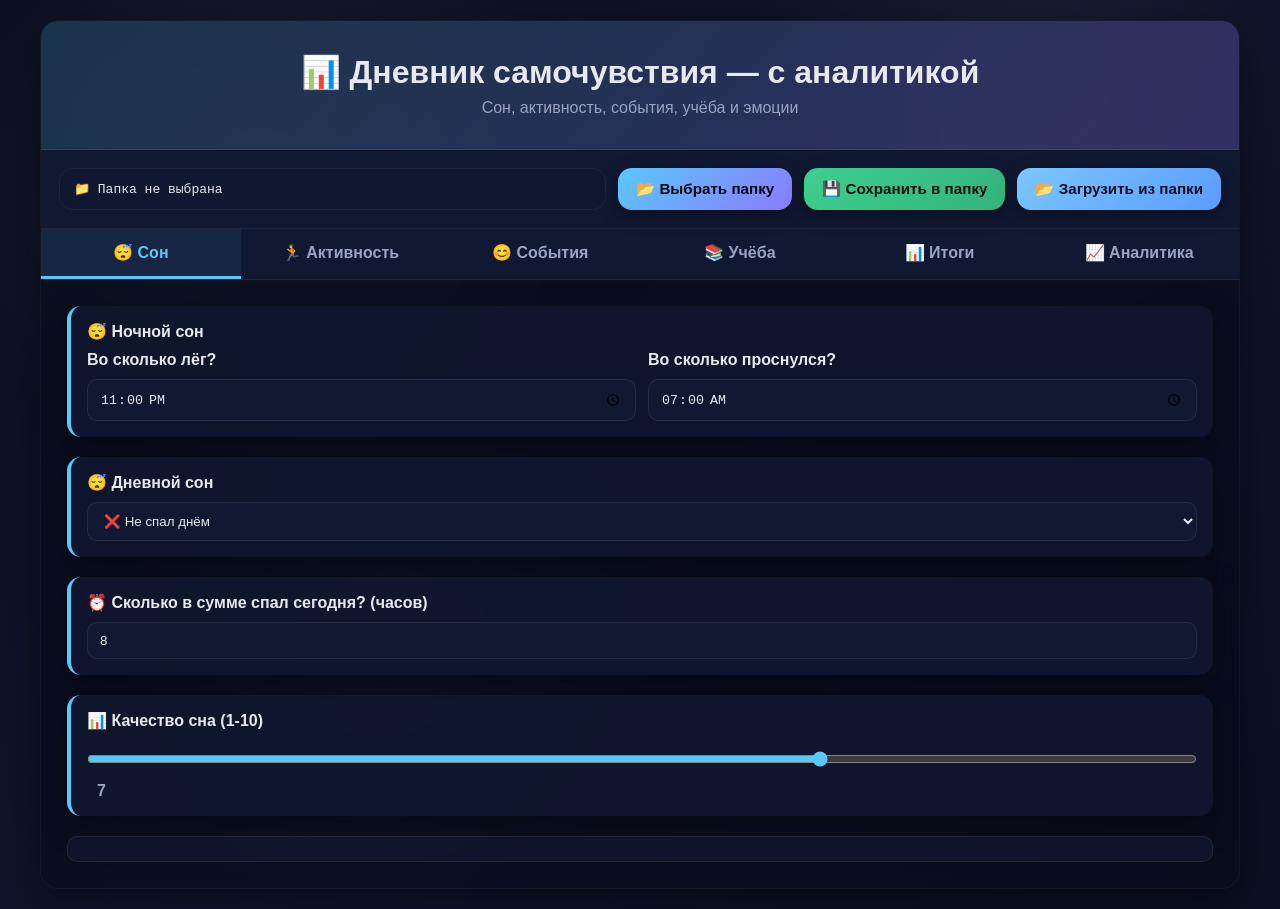
==== index.html @ 4cf63667 "v2" ====
<!DOCTYPE html>
<html lang="ru">
<head>
    <meta charset="UTF-8">
    <meta name="viewport" content="width=device-width, initial-scale=1.0">
    <title>Дневник самочувствия — с аналитикой</title>
    <link rel="stylesheet" href="styles.css">
    <script src="app.js" defer></script>
</head>
<body>
    <div class="container">
        <div class="header">
            <h1>📊 Дневник самочувствия — с аналитикой</h1>
            <p>Сон, активность, события, учёба и эмоции</p>
        </div>

        <div class="folder-setup">
            <div class="folder-controls">
                <div class="folder-status" id="folderStatus">
                    📁 Папка не выбрана
                </div>
                <button class="btn btn-primary" onclick="selectFolder()">
                    📂 Выбрать папку
                </button>
                <button class="btn btn-success" onclick="saveReport()">
                    💾 Сохранить в папку
                </button>
                <button class="btn btn-info" onclick="loadFromFolder()">
                    📂 Загрузить из папки
                </button>
            </div>
        </div>

        <div class="tabs">
            <div class="tab active" onclick="switchTab('bio', this)">😴 Сон</div>
            <div class="tab" onclick="switchTab('activity', this)">🏃 Активность</div>
            <div class="tab" onclick="switchTab('emotions', this)">😊 События</div>
            <div class="tab" onclick="switchTab('study', this)">📚 Учёба</div>
            <div class="tab" onclick="switchTab('summary', this)">📊 Итоги</div>
            <div class="tab" onclick="switchTab('analytics', this); loadAnalytics()">📈 Аналитика</div>
        </div>

        <div class="form-container">
            <!-- Вкладка: Сон -->
            <div id="bio" class="tab-content active">
                <div class="form-group">
                    <label>😴 Ночной сон</label>
                    <div class="row">
                        <div class="col">
                            <label>Во сколько лёг?</label>
                            <input type="time" id="sleepTime" value="23:00">
                        </div>
                        <div class="col">
                            <label>Во сколько проснулся?</label>
                            <input type="time" id="wakeTime" value="07:00">
                        </div>
                    </div>
                </div>

                <div class="form-group">
                    <label>😴 Дневной сон</label>
                    <select id="daySleep">
                        <option value="0">❌ Не спал днём</option>
                        <option value="1">✅ Спал меньше часа</option>
                        <option value="2">✅ Спал 1-2 часа</option>
                        <option value="3">✅ Спал больше 2 часов</option>
                    </select>
                </div>

                <div class="form-group">
                    <label>⏰ Сколько в сумме спал сегодня? (часов)</label>
                    <input type="number" id="totalSleep" min="0" max="24" step="0.5" value="8">
                </div>

                <div class="form-group">
                    <label>📊 Качество сна (1-10)</label>
                    <input type="range" id="sleepQuality" min="1" max="10" value="7" oninput="updateRangeValue('sleepQualityVal', this.value)">
                    <span id="sleepQualityVal" class="range-value">7</span>
                </div>
            </div>

            <!-- Вкладка: Активность -->
            <div id="activity" class="tab-content">
                <div class="form-group">
                    <label>🏃 Физическая активность</label>
                    <div id="activities"></div>
                    <button class="btn btn-info" onclick="addActivity()" style="margin-top: 10px;">➕ Добавить активность</button>
                </div>

                <div class="form-group">
                    <label>🚶 Количество шагов</label>
                    <input type="number" id="steps" min="0" max="50000" value="5000" step="100">
                </div>
            </div>

            <!-- Вкладка: События -->
            <div id="emotions" class="tab-content">
                <div class="form-group">
                    <label>😊 Настроение (1-10)</label>
                    <input type="range" id="mood" min="1" max="10" value="7" oninput="updateRangeValue('moodVal', this.value)">
                    <span id="moodVal" class="range-value">7</span>
                </div>

                <div class="form-group">
                    <label>😰 Уровень стресса (1-10)</label>
                    <input type="range" id="stress" min="1" max="10" value="4" oninput="updateRangeValue('stressVal', this.value)">
                    <span id="stressVal" class="range-value">4</span>
                </div>

                <div class="form-group">
                    <label>✨ Хорошие события</label>
                    <div id="goodEvents"></div>
                    <button class="btn btn-info" onclick="addGoodEvent()" style="margin-top: 10px;">➕ Добавить хорошее событие</button>
                    <div class="hint">💡 Отмечай всё, что порадовало сегодня</div>
                </div>

                <div class="form-group">
                    <label>💔 Плохие события</label>
                    <div id="badEvents"></div>
                    <button class="btn btn-info" onclick="addBadEvent()" style="margin-top: 10px;">➕ Добавить плохое событие</button>
                    <div class="hint">💡 Что расстроило или вызвало стресс</div>
                </div>
            </div>

            <!-- Вкладка: Учёба -->
            <div id="study" class="tab-content">
                <div class="form-group">
                    <label>📚 Посещение пар</label>
                    <div class="row">
                        <div class="col">
                            <label>Сколько посетил?</label>
                            <input type="number" id="classesAttended" min="0" max="10" value="3">
                        </div>
                        <div class="col">
                            <label>Из скольки всего?</label>
                            <input type="number" id="classesTotal" min="0" max="10" value="4">
                        </div>
                    </div>
                </div>

                <div class="form-group">
                    <label>🏠 Время на учёбу дома (часов)</label>
                    <input type="number" id="homeStudyHours" min="0" max="24" step="0.5" value="2">
                </div>

                <div class="form-group">
                    <label>📊 Сложность учебного дня (1-10)</label>
                    <input type="range" id="difficulty" min="1" max="10" value="5" oninput="updateRangeValue('difficultyVal', this.value)">
                    <span id="difficultyVal" class="range-value">5</span>
                </div>

                <div class="form-group">
                    <label>🤔 Прокрастинация (1-10)</label>
                    <input type="range" id="procrastination" min="1" max="10" value="5" oninput="updateRangeValue('procrastinationVal', this.value)">
                    <span id="procrastinationVal" class="range-value">5</span>
                    <div class="hint">1 = легко учился, 10 = вообще не мог заставить себя</div>
                </div>
            </div>

            <!-- Вкладка: Итоги -->
            <div id="summary" class="tab-content">
                <div class="form-group">
                    <label>⚡ Продуктивность (1-10)</label>
                    <input type="range" id="productivity" min="1" max="10" value="6" oninput="updateRangeValue('productivityVal', this.value)">
                    <span id="productivityVal" class="range-value">6</span>
                </div>

                <div class="form-group">
                    <label>😩 Заёбанность/усталость (1-10)</label>
                    <input type="range" id="fatigue" min="1" max="10" value="5" oninput="updateRangeValue('fatigueVal', this.value)">
                    <span id="fatigueVal" class="range-value">5</span>
                </div>

                <div class="form-group">
                    <label>📔 Комментарий дня</label>
                    <textarea id="comment" rows="3" placeholder="Что ещё важного произошло? Что хочется запомнить?"></textarea>
                </div>
            </div>

            <!-- Вкладка: Аналитика -->
            <div id="analytics" class="tab-content">
                <div class="date-picker">
                    <select id="analyticsPeriod" onchange="loadAnalytics()" class="btn btn-info">
                        <option value="7">Последние 7 дней</option>
                        <option value="14">Последние 14 дней</option>
                        <option value="30">Последние 30 дней</option>
                        <option value="90">Последние 90 дней</option>
                        <option value="all">Всё время</option>
                    </select>
                    <button class="btn btn-primary" onclick="loadAnalytics()">🔄 Обновить</button>
                    <button class="btn btn-success" onclick="exportStats()">📥 Экспорт статистики</button>
                </div>

                <!-- Статистика -->
                <div class="stats-grid" id="statsGrid"></div>

                <!-- Графики -->
                <div class="chart-container">
                    <h3>📈 Динамика настроения, сна и стресса</h3>
                    <canvas id="moodChart"></canvas>
                </div>

                <div class="chart-container">
                    <h3>📊 Продуктивность и усталость</h3>
                    <canvas id="productivityChart"></canvas>
                </div>

                <div class="chart-container">
                    <h3>🌙 Сон и долг сна</h3>
                    <canvas id="sleepChart"></canvas>
                </div>

                <div class="chart-container">
                    <h3>🚶 Шаги и настроение</h3>
                    <canvas id="stepsMoodChart"></canvas>
                </div>

                <!-- Корреляции -->
                <div class="correlation-grid" id="correlations"></div>

                <!-- Статистика событий -->
                <div class="row">
                    <div class="col">
                        <div class="chart-container">
                            <h3>✨ Частые хорошие события</h3>
                            <div id="goodEventsStats" class="events-list"></div>
                        </div>
                    </div>
                    <div class="col">
                        <div class="chart-container">
                            <h3>💔 Частые плохие события</h3>
                            <div id="badEventsStats" class="events-list"></div>
                        </div>
                    </div>
                </div>

                <div class="export-buttons">
                    <button class="btn btn-info" onclick="exportJSON()">📥 Экспорт всех данных (JSON)</button>
                    <button class="btn btn-success" onclick="exportCSV()">📥 Экспорт в CSV</button>
                    <button class="btn btn-warning" onclick="clearAllData()">🗑️ Очистить все данные</button>
                </div>
            </div>

            <div id="message" class="message"></div>
        </div>
    </div>
</body>
</html>
---- styles.css ----
/* Тёмная тема «звёздное небо» */
:root {
    --bg: #0b1021;
    --bg2: #111832;
    --card: rgba(17, 24, 50, 0.75);
    --card-strong: rgba(22, 32, 60, 0.9);
    --text: #e6e9f0;
    --muted: #9aa3c2;
    --accent: #5ac8fa;
    --accent-2: #8a7bff;
    --good: #3ecf8e;
    --bad: #ff6b6b;
    --warn: #f7b955;
    --grid: rgba(255, 255, 255, 0.07);
    --shadow: 0 15px 45px rgba(0, 0, 0, 0.5);
    --radius: 14px;
}

* { margin: 0; padding: 0; box-sizing: border-box; }

body {
    font-family: 'Segoe UI', Tahoma, Geneva, Verdana, sans-serif;
    background: radial-gradient(circle at 20% 20%, rgba(255,255,255,0.06), transparent 25%),
                radial-gradient(circle at 80% 10%, rgba(255,255,255,0.04), transparent 20%),
                radial-gradient(circle at 30% 70%, rgba(255,255,255,0.05), transparent 25%),
                linear-gradient(135deg, #0b1021 0%, #0f162d 50%, #0b1021 100%);
    color: var(--text);
    min-height: 100vh;
    padding: 20px;
    background-size: cover;
}

.container {
    max-width: 1200px;
    margin: 0 auto;
    background: rgba(8, 12, 26, 0.65);
    border: 1px solid rgba(255,255,255,0.04);
    border-radius: 18px;
    box-shadow: var(--shadow);
    overflow: hidden;
    backdrop-filter: blur(14px);
}

.header {
    background: linear-gradient(135deg, rgba(90, 200, 250, 0.2), rgba(138, 123, 255, 0.3));
    color: var(--text);
    padding: 32px;
    text-align: center;
    border-bottom: 1px solid rgba(255,255,255,0.08);
}

.header h1 { font-size: 2em; margin-bottom: 8px; }
.header p { color: var(--muted); }

.folder-setup { background: var(--bg2); padding: 18px; border-bottom: 1px solid rgba(255,255,255,0.05); }
.folder-controls { display: flex; gap: 12px; align-items: center; flex-wrap: wrap; }
.folder-status {
    flex: 1;
    padding: 12px 14px;
    background: var(--card);
    border: 1px solid rgba(255,255,255,0.05);
    border-radius: var(--radius);
    font-family: monospace;
    min-width: 260px;
    color: var(--text);
}

.btn {
    padding: 12px 18px;
    border: none;
    border-radius: var(--radius);
    font-size: 0.95em;
    font-weight: 600;
    cursor: pointer;
    transition: all 0.2s ease;
    color: #0b1021;
    box-shadow: 0 6px 18px rgba(0,0,0,0.35);
}
.btn:hover { transform: translateY(-1px); }
.btn:active { transform: translateY(0); }

.btn-primary { background: linear-gradient(135deg, var(--accent), var(--accent-2)); color: #050912; }
.btn-success { background: linear-gradient(135deg, var(--good), #33b37c); color: #04120b; }
.btn-info { background: linear-gradient(135deg, #7cc6ff, #5a9dff); color: #041022; }
.btn-warning { background: linear-gradient(135deg, var(--warn), #f59f00); color: #2a1a00; }

.tabs { display: flex; flex-wrap: wrap; border-bottom: 1px solid rgba(255,255,255,0.05); background: var(--bg2); }
.tab {
    flex: 1; min-width: 120px; padding: 14px; text-align: center; cursor: pointer;
    font-weight: 700; color: var(--muted); transition: all 0.2s ease; border-bottom: 3px solid transparent;
}
.tab:hover { background: rgba(255,255,255,0.03); }
.tab.active { color: var(--accent); border-bottom-color: var(--accent); background: rgba(90, 200, 250, 0.08); }

.form-container { padding: 26px; max-height: 70vh; overflow-y: auto; }
.tab-content { display: none; }
.tab-content.active { display: block; }

.form-group {
    margin-bottom: 20px;
    background: var(--card);
    padding: 16px;
    border-radius: var(--radius);
    border-left: 4px solid var(--accent);
    box-shadow: 0 10px 30px rgba(0,0,0,0.35);
}
.form-group label { font-weight: 700; color: var(--text); display: block; margin-bottom: 10px; }
.form-group select,
.form-group input,
.form-group textarea {
    width: 100%; padding: 10px 12px; border-radius: 10px; border: 1px solid rgba(255,255,255,0.08);
    background: var(--bg2); color: var(--text); outline: none;
}
.form-group input[type=range] { accent-color: var(--accent); }

.row { display: flex; gap: 12px; }
.col { flex: 1; }

.range-value { margin-left: 10px; color: var(--muted); font-weight: 600; }
.hint { color: var(--muted); margin-top: 6px; font-size: 0.9em; }

.event-item { background: var(--card-strong); padding: 12px; border-radius: 12px; margin-top: 10px; border: 1px solid rgba(255,255,255,0.05); }
.event-header { display: flex; justify-content: space-between; align-items: center; margin-bottom: 8px; }
.event-header h4 { color: var(--text); }
.remove-btn { background: transparent; border: none; color: var(--bad); cursor: pointer; font-size: 1.1em; }

.event-presets { display: flex; flex-wrap: wrap; gap: 8px; margin-bottom: 8px; }
.preset-tag { padding: 6px 10px; border-radius: 20px; background: rgba(255,255,255,0.06); border: 1px solid rgba(255,255,255,0.08); cursor: pointer; color: var(--text); }
.preset-tag.selected { background: rgba(90, 200, 250, 0.2); border-color: var(--accent); }

.stats-grid { display: grid; grid-template-columns: repeat(auto-fit, minmax(200px, 1fr)); gap: 12px; }
.stat-card {
    background: var(--card);
    border-radius: var(--radius);
    padding: 14px;
    border: 1px solid rgba(255,255,255,0.05);
    box-shadow: 0 10px 30px rgba(0,0,0,0.35);
}
.stat-card h3 { font-size: 1em; color: var(--muted); margin-bottom: 6px; }
.stat-card .value { font-size: 1.7em; font-weight: 800; color: var(--text); }
.stat-card .trend { margin-top: 6px; font-weight: 600; }
.stat-card .trend.up { color: var(--good); }
.stat-card .trend.down { color: var(--bad); }
.stat-card .trend.stable { color: var(--muted); }

.chart-container {
    background: var(--card);
    padding: 14px;
    border-radius: var(--radius);
    margin-bottom: 16px;
    border: 1px solid rgba(255,255,255,0.05);
    box-shadow: 0 10px 30px rgba(0,0,0,0.35);
}
.chart-container h3 { margin-bottom: 10px; color: var(--text); font-size: 1em; }
.chart-container canvas { width: 100%; height: auto; max-height: 220px; background: var(--bg2); border-radius: 10px; }

.correlation-grid { display: grid; grid-template-columns: repeat(auto-fit, minmax(220px, 1fr)); gap: 12px; }
.correlation-card { background: var(--card-strong); padding: 12px; border-radius: var(--radius); border: 1px solid rgba(255,255,255,0.05); }
.correlation-card h4 { color: var(--text); margin-bottom: 8px; }
.correlation-value { font-size: 1.4em; font-weight: 800; color: var(--accent); }
.correlation-bar { background: rgba(255,255,255,0.06); height: 8px; border-radius: 6px; margin-top: 8px; overflow: hidden; }
.correlation-fill { background: var(--accent); height: 100%; border-radius: 6px; }

.events-list { display: flex; flex-direction: column; gap: 8px; }
.event-stat { display: flex; justify-content: space-between; align-items: center; background: var(--card); padding: 10px 12px; border-radius: 10px; border: 1px solid rgba(255,255,255,0.05); }
.event-stat .count { background: var(--accent-2); color: #0a0f1f; padding: 2px 8px; border-radius: 12px; font-size: 0.85em; }

.message { margin-top: 16px; padding: 12px; border-radius: 10px; background: var(--card); border: 1px solid rgba(255,255,255,0.08); color: var(--text); }
.message.success { border-color: var(--good); }
.message.error { border-color: var(--bad); }

.date-picker, .export-buttons { display: flex; gap: 10px; margin-bottom: 14px; flex-wrap: wrap; }

@media (max-width: 720px) {
    .folder-controls { flex-direction: column; align-items: stretch; }
    .tabs { flex-direction: column; }
    .row { flex-direction: column; }
    .form-container { max-height: none; }
}
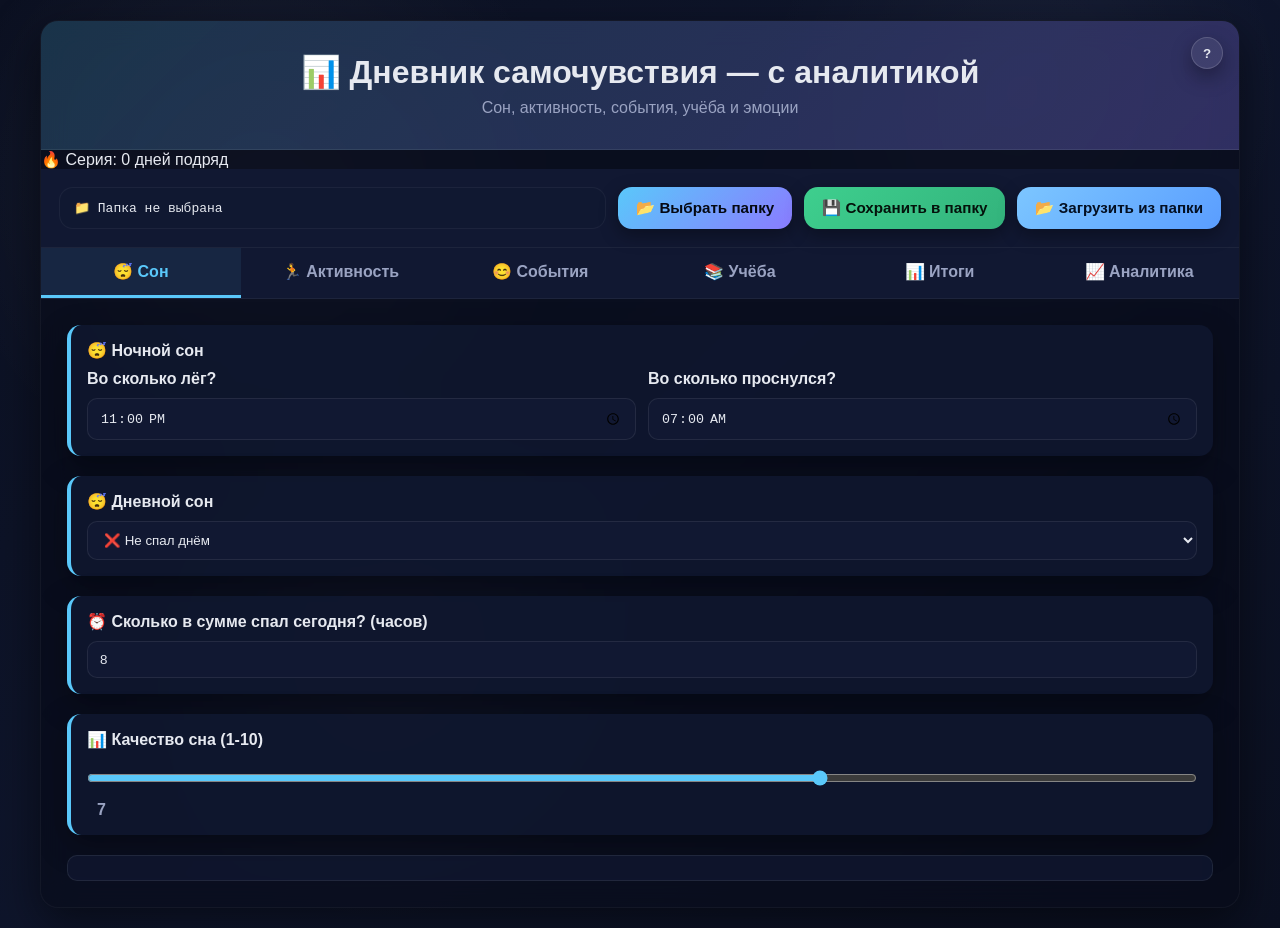
==== commit 1ff5d43f: "сделал серии и справку" ====
--- a/index.html
+++ b/index.html
@@ -10,8 +10,13 @@
 <body>
     <div class="container">
         <div class="header">
+            <button class="help-btn" onclick="openHelp()" title="Зачем это нужно?">?</button>
             <h1>📊 Дневник самочувствия — с аналитикой</h1>
             <p>Сон, активность, события, учёба и эмоции</p>
+        </div>
+
+        <div class="streak-card">
+            🔥 Серия: <span id="streakValue">0</span> дней подряд
         </div>
 
         <div class="folder-setup">
--- a/styles.css
+++ b/styles.css
@@ -47,7 +47,24 @@
     padding: 32px;
     text-align: center;
     border-bottom: 1px solid rgba(255,255,255,0.08);
+    position: relative;
 }
+
+.help-btn {
+    position: absolute;
+    right: 16px;
+    top: 16px;
+    width: 32px;
+    height: 32px;
+    border-radius: 50%;
+    border: 1px solid rgba(255,255,255,0.15);
+    background: rgba(255,255,255,0.08);
+    color: var(--text);
+    cursor: pointer;
+    font-weight: 800;
+    box-shadow: 0 8px 20px rgba(0,0,0,0.35);
+}
+.help-btn:hover { background: rgba(90,200,250,0.25); color: #0b1021; }
 
 .header h1 { font-size: 2em; margin-bottom: 8px; }
 .header p { color: var(--muted); }
@@ -176,4 +193,4 @@
     .tabs { flex-direction: column; }
     .row { flex-direction: column; }
     .form-container { max-height: none; }
-}
+}
